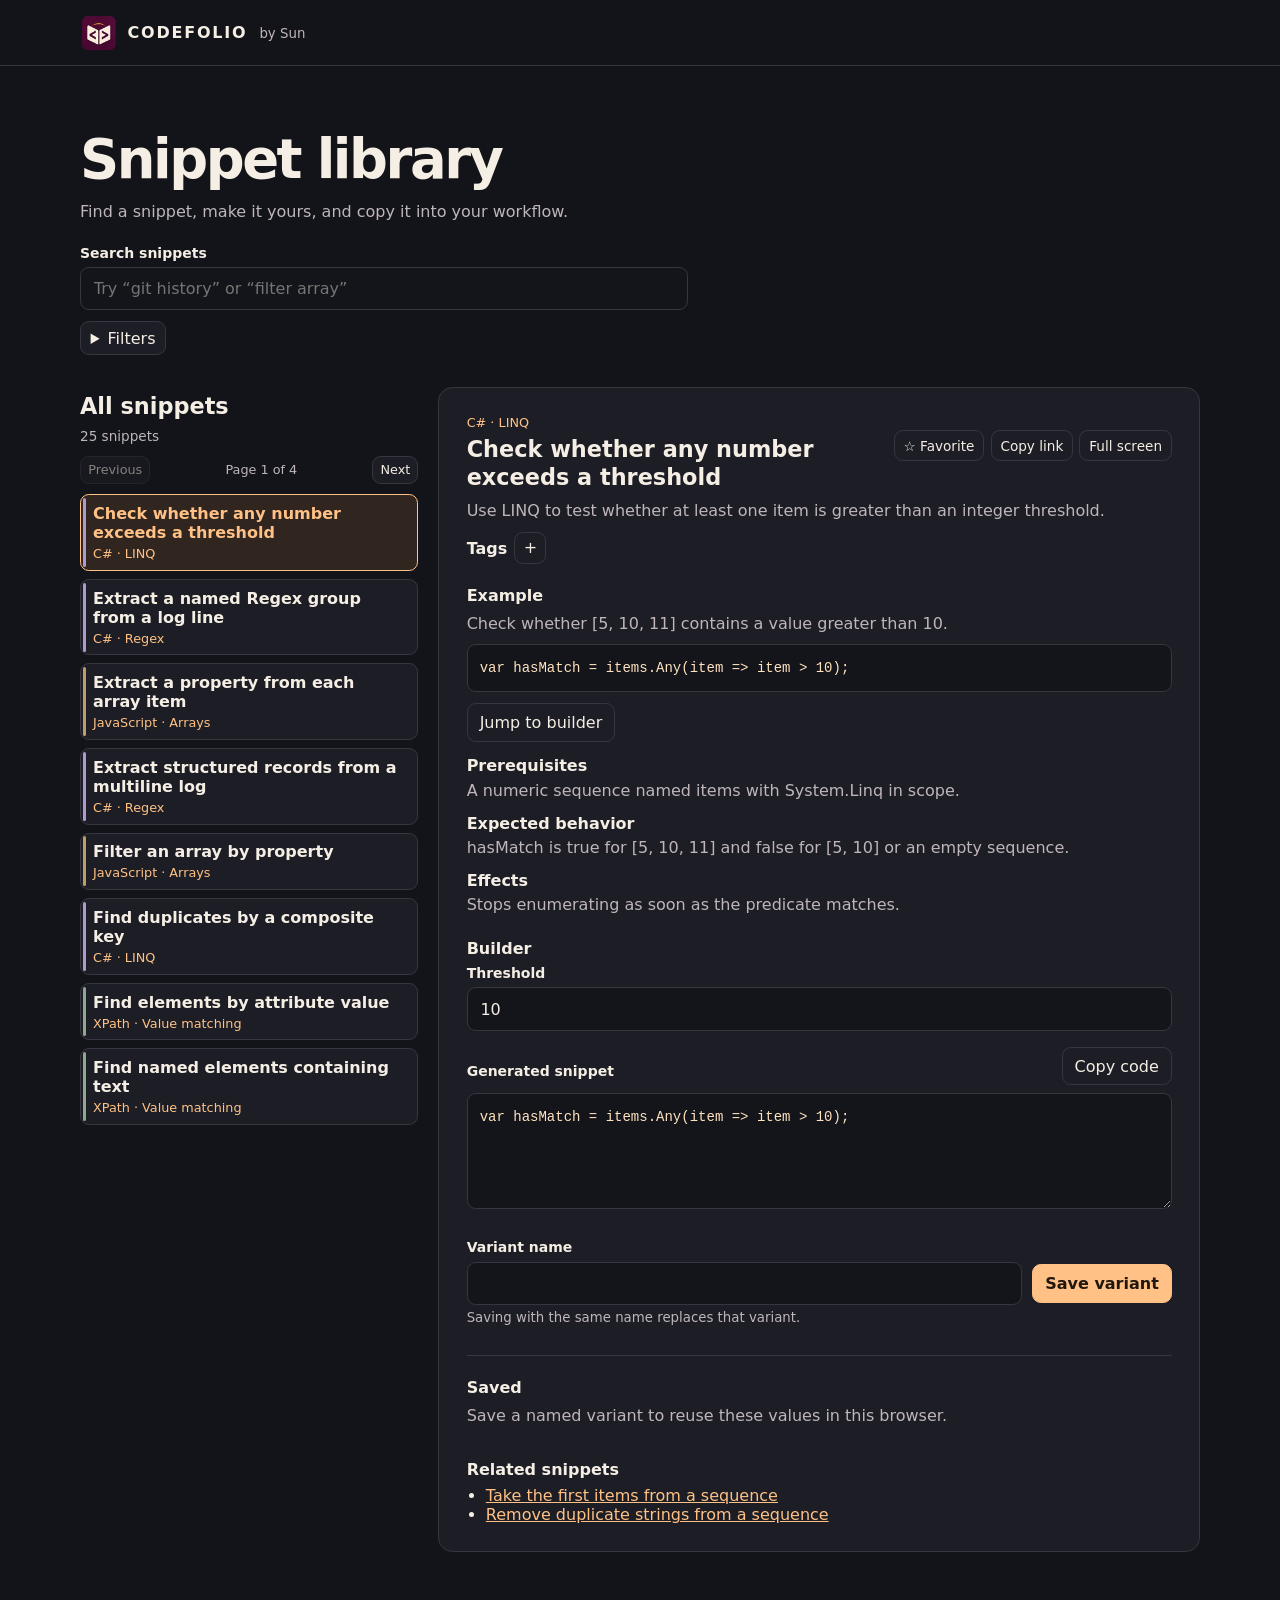
==== index.html @ 3b89287e "feat(regex): add the reference library and Try It" ====
<!doctype html>
<html lang="en">
<head>
  <meta charset="utf-8">
  <meta name="viewport" content="width=device-width, initial-scale=1">
  <meta name="description" content="Find, customize, and reuse developer snippets in CodeFolio by Sun.">
  <meta name="color-scheme" content="dark">
  <title>CodeFolio by Sun</title>
  <link rel="icon" href="./branding/assets/icons/icon-32.png">
  <link rel="stylesheet" href="./app/styles.css?v=regex-reference-1">
  <script type="module">
    const status = document.getElementById('workspace-status');
    import('./app/workspace.mjs?v=linq-m8-1').then(
      () => { status.hidden = true; },
      (error) => {
        status.textContent = 'The snippet catalog couldn’t load. Reload the page to try again.';
        console.error(error);
      },
    );
  </script>
</head>
<body>
  <header class="site-header">
    <div class="container brand">
      <img src="./branding/assets/icons/icon-64.png" width="38" height="38" alt="">
      <span>CODEFOLIO <small>by Sun</small></span>
    </div>
    <nav class="container site-nav" id="site-nav" aria-label="CodeFolio" hidden>
      <a href="./" aria-current="page">Snippets</a>
      <a href="./regex/">Regex</a>
    </nav>
  </header>
  <main id="workspace" class="container">
    <section class="intro" aria-labelledby="page-title">
      <h1>Snippet library</h1>
      <p>Find a snippet, make it yours, and copy it into your workflow.</p>
      <label for="search">Search snippets</label>
      <input id="search" type="search" placeholder="Try “git history” or “filter array”" autocomplete="off">
      <details id="search-filters" class="search-filters">
        <summary>Filters</summary>
        <details id="catalog-disclosure" class="catalog-navigation">
          <summary>Catalogs</summary>
          <nav id="catalog-menu" aria-label="Snippet catalog"></nav>
        </details>
        <details id="tag-filter" class="tag-filter">
          <summary>Tags</summary>
          <div id="tag-filter-options" class="tag-filter-options" role="group" aria-label="Filter by tags"></div>
          <span id="no-tag-options" class="muted">No tags added yet.</span>
        </details>
        <div class="filter-options">
          <label><input id="filter-saved" type="checkbox"> Saved</label>
          <label><input id="filter-favorites" type="checkbox"> Favorites</label>
        </div>
      </details>
      <ul id="active-filters" class="active-filters" aria-label="Active filters" hidden></ul>
    </section>
    <div class="layout">
      <section aria-labelledby="browse-heading" class="browse">
        <h2 id="browse-heading" tabindex="-1">All snippets</h2>
        <p id="workspace-status" class="muted" role="status">Loading snippets…</p>
        <section id="variant-tools" aria-label="Personal backups" hidden>
          <div class="variant-transfer">
            <button type="button" id="export-variants" aria-label="Export personal backup">Export</button>
            <button type="button" id="import-variants" aria-label="Import personal backup">Import</button>
            <button type="button" id="share-variants">Share</button>
            <input type="file" id="variant-backup-file" accept=".json,application/json" hidden>
          </div>
          <p id="variant-transfer-status" class="muted" role="status"></p>
        </section>
        <p id="result-count" class="muted" role="status"></p>
        <nav id="pagination" class="pagination" aria-label="Result pages" hidden>
          <button type="button" id="previous-page" aria-label="Previous page">Previous</button>
          <span id="page-number" role="status"></span>
          <button type="button" id="next-page" aria-label="Next page">Next</button>
        </nav>
        <ul id="results" class="results"></ul>
        <p id="no-results" class="muted" hidden>Try a different search term.</p>
      </section>
      <section id="detail" class="panel" aria-labelledby="snippet-title" hidden>
        <button type="button" id="back-to-results">← Back to results</button>
        <p id="snippet-language" class="language"></p>
        <div class="detail-heading">
          <h2 id="snippet-title" tabindex="-1"></h2>
          <div class="snippet-actions">
            <button type="button" id="favorite" aria-pressed="false"><span aria-hidden="true">☆</span> Favorite</button>
            <button type="button" id="copy-link">Copy link</button>
            <button type="button" id="open-full-screen" aria-haspopup="dialog">Full screen</button>
          </div>
        </div>
        <p id="link-status" class="muted" role="status"></p>
        <div id="link-fallback" hidden>
          <label for="snippet-link">Snippet link</label>
          <input id="snippet-link" type="url" readonly>
        </div>
        <p id="favorite-status" class="favorite-feedback" role="status" hidden></p>
        <p id="snippet-description" class="muted"></p>
        <section aria-labelledby="tags-heading" class="snippet-tags">
          <div class="tag-heading">
            <h3 id="tags-heading">Tags</h3>
            <button type="button" id="toggle-tag-editor" aria-label="Add a tag" aria-controls="tag-editor" aria-expanded="false">+</button>
          </div>
          <ul id="snippet-tags" class="tag-list"></ul>
          <form id="tag-editor" class="tag-editor" hidden>
            <div>
              <label for="tag-name">Tag name</label>
              <input id="tag-name" autocomplete="off" required>
            </div>
            <button type="submit">Add tag</button>
          </form>
          <p id="tag-status" class="muted" role="status"></p>
        </section>
        <h3>Example</h3>
        <p id="example-context" class="muted"></p>
        <pre><code id="example"></code></pre>
        <button type="button" id="jump-to-builder">Jump to builder</button>
        <dl class="reference-details">
          <dt>Prerequisites</dt>
          <dd id="prerequisites"></dd>
          <dt>Expected behavior</dt>
          <dd id="expected"></dd>
          <dt>Effects</dt>
          <dd id="effects"></dd>
        </dl>
        <h3 id="builder-heading" tabindex="-1">Builder</h3>
        <form id="builder">
          <div id="fields" class="fields"></div>
          <div class="output-heading">
            <label for="output">Generated snippet</label>
            <button id="copy" type="button">Copy code</button>
          </div>
          <textarea id="output" readonly rows="4" spellcheck="false"></textarea>
          <p id="builder-status" class="status" role="status"></p>
          <div class="save-row">
            <div>
              <label for="variant-name">Variant name</label>
              <input id="variant-name" maxlength="80" required aria-describedby="variant-help"><small id="variant-help">Saving with the same name replaces that variant.</small>
            </div>
            <button id="save-variant" type="submit">Save variant</button>
          </div>
          <p id="variant-status" class="status" role="status"></p>
        </form>
        <section aria-labelledby="variants-heading" class="variants-section">
          <h3 id="variants-heading">Saved</h3>
          <p id="variants-empty" class="muted">Save a named variant to reuse these values in this browser.</p>
          <ul id="variants" class="variants"></ul>
        </section>
        <section aria-labelledby="related-heading" class="related-section">
          <h3 id="related-heading">Related snippets</h3>
          <ul id="related"></ul>
        </section>
      </section>
      <dialog id="snippet-full-screen" aria-labelledby="snippet-title">
        <header class="full-screen-toolbar">
          <form method="dialog" class="container">
            <button type="submit" autofocus>Exit full screen</button>
          </form>
        </header>
        <div id="full-screen-content" class="container"></div>
      </dialog>
      <p id="unknown-snippet" class="panel" hidden>This snippet could not be found. Choose one from the library.</p>
    </div>
    <noscript><p>Enable JavaScript to search snippets and use the builder.</p></noscript>
  </main>
</body>
</html>
---- app/styles.css ----
:root {
  font-family: system-ui, sans-serif;
  background: #131419;
  color: #f5eee4;
  --surface: #1d1e25;
  --field: #14151a;
  --border: #373640;
  --muted: #beb6ba;
  --accent: #ffc185;
  --selected: #31251f;
}
*, *::before, *::after { box-sizing: border-box; }
body { margin: 0; }
[hidden] { display: none !important; }
.container { width: min(1120px, calc(100% - 2rem)); margin-inline: auto; }
.site-header { border-bottom: 1px solid var(--border); }
.brand { display: flex; align-items: center; gap: .6rem; padding-block: .85rem; font-weight: 750; letter-spacing: .11em; }
.brand small { margin-left: .3rem; color: var(--muted); font-weight: 500; letter-spacing: normal; }
.intro { padding: clamp(2rem, 6vw, 4rem) 0 2rem; }
h1, h2, h3, p { margin: 0; }
h1 { font-size: clamp(2rem, 5vw, 3.4rem); letter-spacing: -.045em; line-height: 1.12; }
h2 { font-size: 1.4rem; line-height: 1.25; overflow-wrap: anywhere; }
h3 { font-size: 1rem; }
.intro p { color: var(--muted); margin: .65rem 0 1.5rem; }
label { display: block; font-size: .875rem; font-weight: 650; margin-bottom: .4rem; }
button, input, select, textarea { font: inherit; }
button { border: 1px solid var(--border); border-radius: .55rem; background: var(--surface); color: inherit; cursor: pointer; padding: .55rem .75rem; }
button:hover { border-color: var(--accent); }
button:disabled { opacity: .5; cursor: default; }
input, select, textarea { display: block; width: 100%; border: 1px solid var(--border); border-radius: .55rem; background: var(--field); padding: .7rem .8rem; color: inherit; }
#search { max-width: 38rem; }
:focus-visible { outline: 2px solid var(--accent); outline-offset: 3px; }
.layout { display: grid; grid-template-columns: minmax(13rem, 1fr) minmax(0, 2.25fr); gap: 1.25rem; align-items: start; padding-bottom: 3rem; }
#catalog-menu { display: grid; gap: .25rem; padding: .5rem; border: 1px solid var(--border); border-radius: .9rem; background: var(--surface); }
#catalog-menu details { min-width: 0; }
#catalog-menu summary { padding: .55rem .65rem; border-radius: .55rem; cursor: pointer; font-weight: 650; overflow-wrap: anywhere; }
#catalog-menu summary:hover, #catalog-menu .active-language > summary { color: var(--accent); }
.menu-items { display: grid; gap: .2rem; margin: 0 0 .2rem .7rem; padding-left: .25rem; border-left: 1px solid var(--border); }
#catalog-menu button { width: 100%; border-color: transparent; padding: .5rem .65rem; font-size: .9rem; text-align: left; overflow-wrap: anywhere; }
#catalog-menu button:hover { border-color: var(--accent); }
#catalog-menu button[aria-pressed="true"], .result[aria-current="page"] { background: var(--selected); border-color: var(--accent); color: var(--accent); }
.browse { min-width: 0; }
.browse h2 { margin: .3rem 0 .35rem; }
.muted { color: var(--muted); line-height: 1.5; overflow-wrap: anywhere; }
#result-count { font-size: .85rem; }
.results, .variants { list-style: none; padding: 0; margin: .65rem 0 0; display: grid; gap: .5rem; }
.result { position: relative; display: grid; gap: .25rem; width: 100%; padding: .55rem .75rem; border: 1px solid var(--border); border-radius: .55rem; color: inherit; background: var(--surface); font-weight: 650; text-decoration: none; overflow-wrap: anywhere; }
.result:hover { border-color: var(--accent); }
.result::before {
  content: "";
  position: absolute;
  inset-block: .18rem;
  inset-inline-start: .1rem;
  width: .22rem;
  border-radius: .2rem;
  background: var(--catalog-strip, var(--border));
  pointer-events: none;
}
.result[data-catalog="Git"] { --catalog-strip: #d18d80; }
.result[data-catalog="JavaScript"] { --catalog-strip: #bc9e67; }
.result[data-catalog="C#"] { --catalog-strip: #ad9bce; }
.result[data-catalog="XPath"] { --catalog-strip: #8da88f; }
.result-caption { display: flex; align-items: baseline; gap: .35rem; }
.result-star { flex: none; color: #f3c671; font-size: .85em; }
.result-meta, .language { color: var(--accent); font-size: .8rem; font-weight: 400; }
.panel { background: var(--surface); border: 1px solid var(--border); border-radius: .9rem; padding: clamp(1rem, 3vw, 1.7rem); min-width: 0; }
.panel h2 { margin: .3rem 0 .5rem; }
.panel h3 { margin: 1.35rem 0 .45rem; }
pre, textarea { margin: .5rem 0 0; min-width: 0; border: 1px solid var(--border); border-radius: .55rem; background: var(--field); color: #ffe2bf; font: .875rem/1.6 ui-monospace, monospace; padding: .75rem; }
pre { overflow: auto; }
textarea { resize: vertical; }
.fields { display: grid; grid-template-columns: repeat(auto-fit, minmax(min(100%, 12rem), 1fr)); gap: .75rem; }
.output-heading, .save-row, .variants li { display: flex; align-items: end; justify-content: space-between; gap: .65rem; }
.output-heading { margin-top: 1rem; }
.save-row { justify-content: start; flex-wrap: wrap; }
.save-row > div { flex: 1 1 12rem; }
.save-row button { background: var(--accent); color: #20170f; border-color: var(--accent); font-weight: 700; }
.status { color: var(--accent); font-size: .85rem; min-height: 1.4rem; margin: .25rem 0; }
.variants-section { border-top: 1px solid var(--border); }
.variants li { align-items: center; }
.variants li button:first-child { flex: 1; text-align: left; overflow-wrap: anywhere; min-width: 0; }
@media (max-width: 960px) {
  .layout { grid-template-columns: minmax(0, 1fr) minmax(0, 2fr); }
}
#back-to-results { display: none; }
@media (max-width: 720px) {
  .layout > #detail { display: none; }
  .mobile-detail > .intro, .mobile-detail .browse { display: none; }
  .mobile-detail .layout { padding-top: .75rem; }
  .mobile-detail .layout > #detail { display: block; }
  .mobile-detail .layout > #detail #back-to-results {
    position: sticky;
    top: .5rem;
    z-index: 1;
    display: inline-block;
    margin-bottom: .65rem;
  }
  .layout { grid-template-columns: minmax(0, 1fr); }
}
#variant-help { display: block; color: var(--muted); margin-top: .3rem; }
.save-row { align-items: start; }
.save-row > button { margin-top: 1.55rem; }

#no-results { margin-top: .65rem; }
.reference-details { margin: .9rem 0 0; }
.reference-details dt { font-weight: 650; }
.reference-details dd { color: var(--muted); margin: .2rem 0 .7rem; line-height: 1.5; }
.related-section a { color: var(--accent); }
.related-section ul { margin: .35rem 0 0; padding-left: 1.2rem; }

.toggle-field { display: flex; align-items: center; gap: .5rem; min-height: 2.5rem; }
.toggle-field label { margin: 0; }
.toggle-field input { order: -1; width: 1.1rem; height: 1.1rem; accent-color: var(--accent); }
[aria-invalid="true"] { border-color: var(--accent); }

.pagination { display: flex; align-items: center; justify-content: space-between; gap: .3rem; margin-top: .6rem; }
.pagination button { padding: .35rem .45rem; }
.pagination button, #page-number { font-size: .8rem; }
#page-number { color: var(--muted); }
.detail-heading { display: flex; flex-wrap: wrap; gap: .35rem .65rem; align-items: start; justify-content: space-between; }
.detail-heading h2 { flex: 1 1 14rem; }
.snippet-actions { display: flex; flex-wrap: wrap; gap: .4rem; }
.snippet-actions button { padding: .4rem .55rem; font-size: .85rem; }
#favorite[aria-pressed="true"] { color: var(--accent); border-color: var(--accent); background: var(--selected); }
.favorite-feedback { margin-bottom: .5rem; color: var(--accent); font-size: .85rem; }

body:has(#snippet-full-screen[open]) { overflow: hidden; }
#snippet-full-screen {
  inset: 0;
  width: 100%;
  height: 100%;
  height: 100dvh;
  max-width: none;
  max-height: none;
  margin: 0;
  padding: 0;
  border: 0;
  overflow: auto;
  background: #131419;
  color: inherit;
}
#snippet-full-screen .container { max-width: 56rem; }
.full-screen-toolbar {
  position: sticky;
  z-index: 1;
  top: 0;
  border-bottom: 1px solid var(--border);
  background: var(--surface);
}
.full-screen-toolbar form { display: flex; justify-content: end; padding-block: .65rem; }
#full-screen-content .panel { padding: 1.3rem 0 2.5rem; border: 0; background: transparent; }
#full-screen-content #open-full-screen { display: none; }

.variant-transfer { display: flex; flex-wrap: wrap; gap: .5rem; margin-top: .8rem; }
#variant-transfer-status:not(:empty) { margin-top: .45rem; font-size: .85rem; }
#variant-transfer-status a { color: var(--accent); }

#variant-tools { margin: .65rem 0; }
.saved-variant-links { list-style: none; display: grid; gap: .25rem; margin: .3rem 0 .25rem .7rem; padding: 0 0 0 .4rem; border-left: 1px solid var(--border); }
.saved-variant-links button { width: 100%; padding: .4rem .55rem; text-align: left; font-size: .85rem; overflow-wrap: anywhere; }

.search-filters { margin-top: .7rem; }
.search-filters summary { width: fit-content; padding: .4rem .6rem; border: 1px solid var(--border); border-radius: .55rem; cursor: pointer; background: var(--surface); }
.active-filters { display: flex; flex-wrap: wrap; gap: .35rem; list-style: none; padding: 0; margin: .55rem 0 0; }
.active-filters li { min-width: 0; }
.active-filters button { padding: .35rem .65rem; font-size: .85rem; color: var(--accent); overflow-wrap: anywhere; }
.catalog-navigation, .tag-filter { max-width: 38rem; margin-top: .5rem; }
#catalog-menu { margin-top: .35rem; }
.tag-filter-options:not(:empty) { display: grid; max-height: 14rem; overflow: auto; margin-top: .35rem; padding: .25rem .65rem; border: 1px solid var(--border); border-radius: .55rem; background: var(--surface); }
#no-tag-options { display: block; margin-top: .35rem; font-size: .85rem; }
.filter-options { display: flex; gap: .4rem 1rem; flex-wrap: wrap; margin-top: .4rem; }
.filter-options label, .tag-filter-options label { display: inline-flex; align-items: center; gap: .5rem; min-height: 2.75rem; margin: 0; cursor: pointer; }
.tag-filter-options label { overflow-wrap: anywhere; }
.filter-options input, .tag-filter-options input { flex: none; width: 1rem; height: 1rem; margin: 0; accent-color: var(--accent); }
.tag-heading { display: flex; align-items: center; gap: .45rem; margin-top: .55rem; }
.tag-heading h3 { margin: 0; }
#toggle-tag-editor { min-width: 2rem; min-height: 2rem; padding: 0; font-size: 1rem; line-height: 1; }
#toggle-tag-editor[aria-expanded="true"] { border-color: var(--accent); color: var(--accent); }
.tag-editor { display: flex; align-items: end; flex-wrap: wrap; gap: .5rem; }
.tag-editor > div { flex: 1 1 10rem; min-width: 0; }
.tag-editor button { flex-shrink: 0; }
.tag-list { display: flex; flex-wrap: wrap; gap: .35rem; list-style: none; padding: 0; margin: 0 0 .45rem; }
.tag-list:empty, #tag-status:empty { display: none; }
.tag-list li { display: flex; align-items: center; gap: .2rem; min-width: 0; max-width: 100%; padding-left: .6rem; border: 1px solid var(--border); border-radius: .5rem; }
.tag-list span { overflow-wrap: anywhere; }
.tag-list button { padding: .2rem .5rem; border: 0; background: transparent; }
#tag-status:not(:empty) { margin-top: .35rem; font-size: .85rem; }

#link-status:not(:empty), #link-fallback { margin-bottom: .5rem; font-size: .85rem; }
#jump-to-builder { margin-top: .7rem; }
#builder-heading { scroll-margin-top: 4rem; }

.multiline-field { grid-column: 1 / -1; }
.multiline-field textarea { margin-top: 0; }

.site-nav { display: flex; gap: 1rem; padding-bottom: .7rem; }
.site-nav a { display: inline-flex; align-items: center; min-height: 2.5rem; color: var(--muted); text-decoration: none; }
.site-nav a:hover, .site-nav a[aria-current="page"] { color: var(--accent); }
.site-nav a[aria-current="page"] { box-shadow: inset 0 -2px var(--accent); }
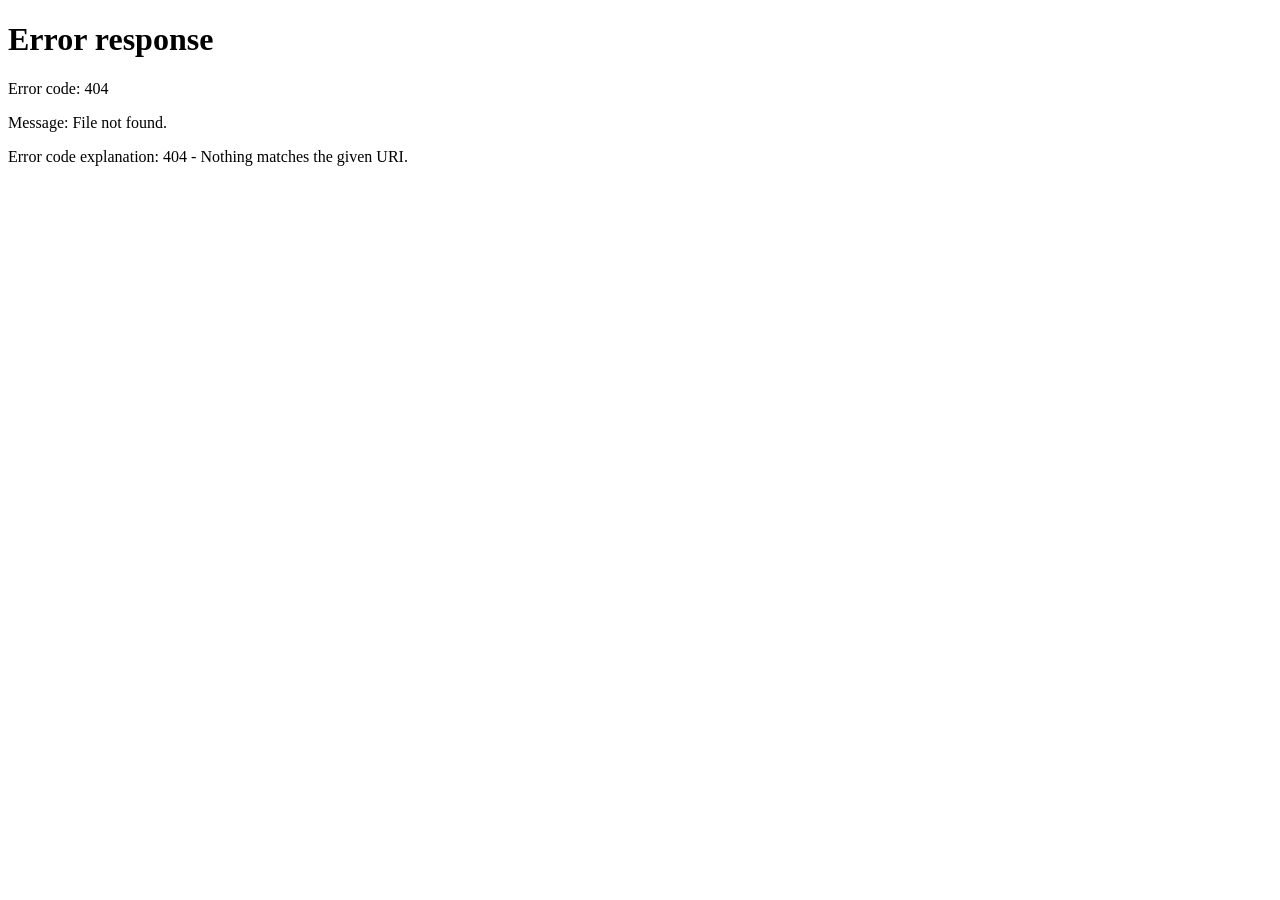
==== commit 287a56b7: "feat: make Regex the CodeFolio home page" ====
--- a/index.html
+++ b/index.html
@@ -3,163 +3,21 @@
 <head>
   <meta charset="utf-8">
   <meta name="viewport" content="width=device-width, initial-scale=1">
-  <meta name="description" content="Find, customize, and reuse developer snippets in CodeFolio by Sun.">
+  <meta name="description" content="Browse, test, and save regular expressions in CodeFolio by Sun.">
   <meta name="color-scheme" content="dark">
   <title>CodeFolio by Sun</title>
   <link rel="icon" href="./branding/assets/icons/icon-32.png">
-  <link rel="stylesheet" href="./app/styles.css?v=regex-reference-1">
+  <link rel="stylesheet" href="./shared/styles.css?v=standalone-regex-1">
   <script type="module">
-    const status = document.getElementById('workspace-status');
-    import('./app/workspace.mjs?v=linq-m8-1').then(
-      () => { status.hidden = true; },
-      (error) => {
-        status.textContent = 'The snippet catalog couldn’t load. Reload the page to try again.';
-        console.error(error);
-      },
-    );
+    import { destinationFor } from './redirect.mjs';
+    window.location.replace(destinationFor(window.location.href));
   </script>
 </head>
 <body>
-  <header class="site-header">
-    <div class="container brand">
-      <img src="./branding/assets/icons/icon-64.png" width="38" height="38" alt="">
-      <span>CODEFOLIO <small>by Sun</small></span>
-    </div>
-    <nav class="container site-nav" id="site-nav" aria-label="CodeFolio" hidden>
-      <a href="./" aria-current="page">Snippets</a>
-      <a href="./regex/">Regex</a>
-    </nav>
-  </header>
-  <main id="workspace" class="container">
-    <section class="intro" aria-labelledby="page-title">
-      <h1>Snippet library</h1>
-      <p>Find a snippet, make it yours, and copy it into your workflow.</p>
-      <label for="search">Search snippets</label>
-      <input id="search" type="search" placeholder="Try “git history” or “filter array”" autocomplete="off">
-      <details id="search-filters" class="search-filters">
-        <summary>Filters</summary>
-        <details id="catalog-disclosure" class="catalog-navigation">
-          <summary>Catalogs</summary>
-          <nav id="catalog-menu" aria-label="Snippet catalog"></nav>
-        </details>
-        <details id="tag-filter" class="tag-filter">
-          <summary>Tags</summary>
-          <div id="tag-filter-options" class="tag-filter-options" role="group" aria-label="Filter by tags"></div>
-          <span id="no-tag-options" class="muted">No tags added yet.</span>
-        </details>
-        <div class="filter-options">
-          <label><input id="filter-saved" type="checkbox"> Saved</label>
-          <label><input id="filter-favorites" type="checkbox"> Favorites</label>
-        </div>
-      </details>
-      <ul id="active-filters" class="active-filters" aria-label="Active filters" hidden></ul>
-    </section>
-    <div class="layout">
-      <section aria-labelledby="browse-heading" class="browse">
-        <h2 id="browse-heading" tabindex="-1">All snippets</h2>
-        <p id="workspace-status" class="muted" role="status">Loading snippets…</p>
-        <section id="variant-tools" aria-label="Personal backups" hidden>
-          <div class="variant-transfer">
-            <button type="button" id="export-variants" aria-label="Export personal backup">Export</button>
-            <button type="button" id="import-variants" aria-label="Import personal backup">Import</button>
-            <button type="button" id="share-variants">Share</button>
-            <input type="file" id="variant-backup-file" accept=".json,application/json" hidden>
-          </div>
-          <p id="variant-transfer-status" class="muted" role="status"></p>
-        </section>
-        <p id="result-count" class="muted" role="status"></p>
-        <nav id="pagination" class="pagination" aria-label="Result pages" hidden>
-          <button type="button" id="previous-page" aria-label="Previous page">Previous</button>
-          <span id="page-number" role="status"></span>
-          <button type="button" id="next-page" aria-label="Next page">Next</button>
-        </nav>
-        <ul id="results" class="results"></ul>
-        <p id="no-results" class="muted" hidden>Try a different search term.</p>
-      </section>
-      <section id="detail" class="panel" aria-labelledby="snippet-title" hidden>
-        <button type="button" id="back-to-results">← Back to results</button>
-        <p id="snippet-language" class="language"></p>
-        <div class="detail-heading">
-          <h2 id="snippet-title" tabindex="-1"></h2>
-          <div class="snippet-actions">
-            <button type="button" id="favorite" aria-pressed="false"><span aria-hidden="true">☆</span> Favorite</button>
-            <button type="button" id="copy-link">Copy link</button>
-            <button type="button" id="open-full-screen" aria-haspopup="dialog">Full screen</button>
-          </div>
-        </div>
-        <p id="link-status" class="muted" role="status"></p>
-        <div id="link-fallback" hidden>
-          <label for="snippet-link">Snippet link</label>
-          <input id="snippet-link" type="url" readonly>
-        </div>
-        <p id="favorite-status" class="favorite-feedback" role="status" hidden></p>
-        <p id="snippet-description" class="muted"></p>
-        <section aria-labelledby="tags-heading" class="snippet-tags">
-          <div class="tag-heading">
-            <h3 id="tags-heading">Tags</h3>
-            <button type="button" id="toggle-tag-editor" aria-label="Add a tag" aria-controls="tag-editor" aria-expanded="false">+</button>
-          </div>
-          <ul id="snippet-tags" class="tag-list"></ul>
-          <form id="tag-editor" class="tag-editor" hidden>
-            <div>
-              <label for="tag-name">Tag name</label>
-              <input id="tag-name" autocomplete="off" required>
-            </div>
-            <button type="submit">Add tag</button>
-          </form>
-          <p id="tag-status" class="muted" role="status"></p>
-        </section>
-        <h3>Example</h3>
-        <p id="example-context" class="muted"></p>
-        <pre><code id="example"></code></pre>
-        <button type="button" id="jump-to-builder">Jump to builder</button>
-        <dl class="reference-details">
-          <dt>Prerequisites</dt>
-          <dd id="prerequisites"></dd>
-          <dt>Expected behavior</dt>
-          <dd id="expected"></dd>
-          <dt>Effects</dt>
-          <dd id="effects"></dd>
-        </dl>
-        <h3 id="builder-heading" tabindex="-1">Builder</h3>
-        <form id="builder">
-          <div id="fields" class="fields"></div>
-          <div class="output-heading">
-            <label for="output">Generated snippet</label>
-            <button id="copy" type="button">Copy code</button>
-          </div>
-          <textarea id="output" readonly rows="4" spellcheck="false"></textarea>
-          <p id="builder-status" class="status" role="status"></p>
-          <div class="save-row">
-            <div>
-              <label for="variant-name">Variant name</label>
-              <input id="variant-name" maxlength="80" required aria-describedby="variant-help"><small id="variant-help">Saving with the same name replaces that variant.</small>
-            </div>
-            <button id="save-variant" type="submit">Save variant</button>
-          </div>
-          <p id="variant-status" class="status" role="status"></p>
-        </form>
-        <section aria-labelledby="variants-heading" class="variants-section">
-          <h3 id="variants-heading">Saved</h3>
-          <p id="variants-empty" class="muted">Save a named variant to reuse these values in this browser.</p>
-          <ul id="variants" class="variants"></ul>
-        </section>
-        <section aria-labelledby="related-heading" class="related-section">
-          <h3 id="related-heading">Related snippets</h3>
-          <ul id="related"></ul>
-        </section>
-      </section>
-      <dialog id="snippet-full-screen" aria-labelledby="snippet-title">
-        <header class="full-screen-toolbar">
-          <form method="dialog" class="container">
-            <button type="submit" autofocus>Exit full screen</button>
-          </form>
-        </header>
-        <div id="full-screen-content" class="container"></div>
-      </dialog>
-      <p id="unknown-snippet" class="panel" hidden>This snippet could not be found. Choose one from the library.</p>
-    </div>
-    <noscript><p>Enable JavaScript to search snippets and use the builder.</p></noscript>
+  <main class="container intro">
+    <h1>CodeFolio by Sun</h1>
+    <p><a href="./regex/">Open the Regex reference</a></p>
+    <p><a href="https://sunstriker2009.github.io/sun-playground/">Open the Snippets workspace in Playground</a></p>
   </main>
 </body>
 </html>
--- a/shared/styles.css
+++ b/shared/styles.css
@@ -0,0 +1,199 @@
+:root {
+  font-family: system-ui, sans-serif;
+  background: #131419;
+  color: #f5eee4;
+  --surface: #1d1e25;
+  --field: #14151a;
+  --border: #373640;
+  --muted: #beb6ba;
+  --accent: #ffc185;
+  --selected: #31251f;
+}
+*, *::before, *::after { box-sizing: border-box; }
+body { margin: 0; }
+[hidden] { display: none !important; }
+.container { width: min(1120px, calc(100% - 2rem)); margin-inline: auto; }
+.site-header { border-bottom: 1px solid var(--border); }
+.brand { display: flex; align-items: center; gap: .6rem; padding-block: .85rem; font-weight: 750; letter-spacing: .11em; }
+.brand small { margin-left: .3rem; color: var(--muted); font-weight: 500; letter-spacing: normal; }
+.intro { padding: clamp(2rem, 6vw, 4rem) 0 2rem; }
+h1, h2, h3, p { margin: 0; }
+h1 { font-size: clamp(2rem, 5vw, 3.4rem); letter-spacing: -.045em; line-height: 1.12; }
+h2 { font-size: 1.4rem; line-height: 1.25; overflow-wrap: anywhere; }
+h3 { font-size: 1rem; }
+.intro p { color: var(--muted); margin: .65rem 0 1.5rem; }
+label { display: block; font-size: .875rem; font-weight: 650; margin-bottom: .4rem; }
+button, input, select, textarea { font: inherit; }
+button { border: 1px solid var(--border); border-radius: .55rem; background: var(--surface); color: inherit; cursor: pointer; padding: .55rem .75rem; }
+button:hover { border-color: var(--accent); }
+button:disabled { opacity: .5; cursor: default; }
+input, select, textarea { display: block; width: 100%; border: 1px solid var(--border); border-radius: .55rem; background: var(--field); padding: .7rem .8rem; color: inherit; }
+#search { max-width: 38rem; }
+:focus-visible { outline: 2px solid var(--accent); outline-offset: 3px; }
+.layout { display: grid; grid-template-columns: minmax(13rem, 1fr) minmax(0, 2.25fr); gap: 1.25rem; align-items: start; padding-bottom: 3rem; }
+#catalog-menu { display: grid; gap: .25rem; padding: .5rem; border: 1px solid var(--border); border-radius: .9rem; background: var(--surface); }
+#catalog-menu details { min-width: 0; }
+#catalog-menu summary { padding: .55rem .65rem; border-radius: .55rem; cursor: pointer; font-weight: 650; overflow-wrap: anywhere; }
+#catalog-menu summary:hover, #catalog-menu .active-language > summary { color: var(--accent); }
+.menu-items { display: grid; gap: .2rem; margin: 0 0 .2rem .7rem; padding-left: .25rem; border-left: 1px solid var(--border); }
+#catalog-menu button { width: 100%; border-color: transparent; padding: .5rem .65rem; font-size: .9rem; text-align: left; overflow-wrap: anywhere; }
+#catalog-menu button:hover { border-color: var(--accent); }
+#catalog-menu button[aria-pressed="true"], .result[aria-current="page"] { background: var(--selected); border-color: var(--accent); color: var(--accent); }
+.browse { min-width: 0; }
+.browse h2 { margin: .3rem 0 .35rem; }
+.muted { color: var(--muted); line-height: 1.5; overflow-wrap: anywhere; }
+#result-count { font-size: .85rem; }
+.results, .variants { list-style: none; padding: 0; margin: .65rem 0 0; display: grid; gap: .5rem; }
+.result { position: relative; display: grid; gap: .25rem; width: 100%; padding: .55rem .75rem; border: 1px solid var(--border); border-radius: .55rem; color: inherit; background: var(--surface); font-weight: 650; text-decoration: none; overflow-wrap: anywhere; }
+.result:hover { border-color: var(--accent); }
+.result::before {
+  content: "";
+  position: absolute;
+  inset-block: .18rem;
+  inset-inline-start: .1rem;
+  width: .22rem;
+  border-radius: .2rem;
+  background: var(--catalog-strip, var(--border));
+  pointer-events: none;
+}
+.result[data-catalog="Git"] { --catalog-strip: #d18d80; }
+.result[data-catalog="JavaScript"] { --catalog-strip: #bc9e67; }
+.result[data-catalog="C#"] { --catalog-strip: #ad9bce; }
+.result[data-catalog="XPath"] { --catalog-strip: #8da88f; }
+.result-caption { display: flex; align-items: baseline; gap: .35rem; }
+.result-star { flex: none; color: #f3c671; font-size: .85em; }
+.result-meta, .language { color: var(--accent); font-size: .8rem; font-weight: 400; }
+.panel { background: var(--surface); border: 1px solid var(--border); border-radius: .9rem; padding: clamp(1rem, 3vw, 1.7rem); min-width: 0; }
+.panel h2 { margin: .3rem 0 .5rem; }
+.panel h3 { margin: 1.35rem 0 .45rem; }
+pre, textarea { margin: .5rem 0 0; min-width: 0; border: 1px solid var(--border); border-radius: .55rem; background: var(--field); color: #ffe2bf; font: .875rem/1.6 ui-monospace, monospace; padding: .75rem; }
+pre { overflow: auto; }
+textarea { resize: vertical; }
+.fields { display: grid; grid-template-columns: repeat(auto-fit, minmax(min(100%, 12rem), 1fr)); gap: .75rem; }
+.output-heading, .save-row, .variants li { display: flex; align-items: end; justify-content: space-between; gap: .65rem; }
+.output-heading { margin-top: 1rem; }
+.save-row { justify-content: start; flex-wrap: wrap; }
+.save-row > div { flex: 1 1 12rem; }
+.save-row button { background: var(--accent); color: #20170f; border-color: var(--accent); font-weight: 700; }
+.status { color: var(--accent); font-size: .85rem; min-height: 1.4rem; margin: .25rem 0; }
+.variants-section { border-top: 1px solid var(--border); }
+.variants li { align-items: center; }
+.variants li button:first-child { flex: 1; text-align: left; overflow-wrap: anywhere; min-width: 0; }
+@media (max-width: 960px) {
+  .layout { grid-template-columns: minmax(0, 1fr) minmax(0, 2fr); }
+}
+#back-to-results { display: none; }
+@media (max-width: 720px) {
+  .layout > #detail { display: none; }
+  .mobile-detail > .intro, .mobile-detail .browse { display: none; }
+  .mobile-detail .layout { padding-top: .75rem; }
+  .mobile-detail .layout > #detail { display: block; }
+  .mobile-detail .layout > #detail #back-to-results {
+    position: sticky;
+    top: .5rem;
+    z-index: 1;
+    display: inline-block;
+    margin-bottom: .65rem;
+  }
+  .layout { grid-template-columns: minmax(0, 1fr); }
+}
+#variant-help { display: block; color: var(--muted); margin-top: .3rem; }
+.save-row { align-items: start; }
+.save-row > button { margin-top: 1.55rem; }
+
+#no-results { margin-top: .65rem; }
+.reference-details { margin: .9rem 0 0; }
+.reference-details dt { font-weight: 650; }
+.reference-details dd { color: var(--muted); margin: .2rem 0 .7rem; line-height: 1.5; }
+.related-section a { color: var(--accent); }
+.related-section ul { margin: .35rem 0 0; padding-left: 1.2rem; }
+
+.toggle-field { display: flex; align-items: center; gap: .5rem; min-height: 2.5rem; }
+.toggle-field label { margin: 0; }
+.toggle-field input { order: -1; width: 1.1rem; height: 1.1rem; accent-color: var(--accent); }
+[aria-invalid="true"] { border-color: var(--accent); }
+
+.pagination { display: flex; align-items: center; justify-content: space-between; gap: .3rem; margin-top: .6rem; }
+.pagination button { padding: .35rem .45rem; }
+.pagination button, #page-number { font-size: .8rem; }
+#page-number { color: var(--muted); }
+.detail-heading { display: flex; flex-wrap: wrap; gap: .35rem .65rem; align-items: start; justify-content: space-between; }
+.detail-heading h2 { flex: 1 1 14rem; }
+.snippet-actions { display: flex; flex-wrap: wrap; gap: .4rem; }
+.snippet-actions button { padding: .4rem .55rem; font-size: .85rem; }
+#favorite[aria-pressed="true"] { color: var(--accent); border-color: var(--accent); background: var(--selected); }
+.favorite-feedback { margin-bottom: .5rem; color: var(--accent); font-size: .85rem; }
+
+body:has(#snippet-full-screen[open]) { overflow: hidden; }
+#snippet-full-screen {
+  inset: 0;
+  width: 100%;
+  height: 100%;
+  height: 100dvh;
+  max-width: none;
+  max-height: none;
+  margin: 0;
+  padding: 0;
+  border: 0;
+  overflow: auto;
+  background: #131419;
+  color: inherit;
+}
+#snippet-full-screen .container { max-width: 56rem; }
+.full-screen-toolbar {
+  position: sticky;
+  z-index: 1;
+  top: 0;
+  border-bottom: 1px solid var(--border);
+  background: var(--surface);
+}
+.full-screen-toolbar form { display: flex; justify-content: end; padding-block: .65rem; }
+#full-screen-content .panel { padding: 1.3rem 0 2.5rem; border: 0; background: transparent; }
+#full-screen-content #open-full-screen { display: none; }
+
+.variant-transfer { display: flex; flex-wrap: wrap; gap: .5rem; margin-top: .8rem; }
+#variant-transfer-status:not(:empty) { margin-top: .45rem; font-size: .85rem; }
+#variant-transfer-status a { color: var(--accent); }
+
+#variant-tools { margin: .65rem 0; }
+.saved-variant-links { list-style: none; display: grid; gap: .25rem; margin: .3rem 0 .25rem .7rem; padding: 0 0 0 .4rem; border-left: 1px solid var(--border); }
+.saved-variant-links button { width: 100%; padding: .4rem .55rem; text-align: left; font-size: .85rem; overflow-wrap: anywhere; }
+
+.search-filters { margin-top: .7rem; }
+.search-filters summary { width: fit-content; padding: .4rem .6rem; border: 1px solid var(--border); border-radius: .55rem; cursor: pointer; background: var(--surface); }
+.active-filters { display: flex; flex-wrap: wrap; gap: .35rem; list-style: none; padding: 0; margin: .55rem 0 0; }
+.active-filters li { min-width: 0; }
+.active-filters button { padding: .35rem .65rem; font-size: .85rem; color: var(--accent); overflow-wrap: anywhere; }
+.catalog-navigation, .tag-filter { max-width: 38rem; margin-top: .5rem; }
+#catalog-menu { margin-top: .35rem; }
+.tag-filter-options:not(:empty) { display: grid; max-height: 14rem; overflow: auto; margin-top: .35rem; padding: .25rem .65rem; border: 1px solid var(--border); border-radius: .55rem; background: var(--surface); }
+#no-tag-options { display: block; margin-top: .35rem; font-size: .85rem; }
+.filter-options { display: flex; gap: .4rem 1rem; flex-wrap: wrap; margin-top: .4rem; }
+.filter-options label, .tag-filter-options label { display: inline-flex; align-items: center; gap: .5rem; min-height: 2.75rem; margin: 0; cursor: pointer; }
+.tag-filter-options label { overflow-wrap: anywhere; }
+.filter-options input, .tag-filter-options input { flex: none; width: 1rem; height: 1rem; margin: 0; accent-color: var(--accent); }
+.tag-heading { display: flex; align-items: center; gap: .45rem; margin-top: .55rem; }
+.tag-heading h3 { margin: 0; }
+#toggle-tag-editor { min-width: 2rem; min-height: 2rem; padding: 0; font-size: 1rem; line-height: 1; }
+#toggle-tag-editor[aria-expanded="true"] { border-color: var(--accent); color: var(--accent); }
+.tag-editor { display: flex; align-items: end; flex-wrap: wrap; gap: .5rem; }
+.tag-editor > div { flex: 1 1 10rem; min-width: 0; }
+.tag-editor button { flex-shrink: 0; }
+.tag-list { display: flex; flex-wrap: wrap; gap: .35rem; list-style: none; padding: 0; margin: 0 0 .45rem; }
+.tag-list:empty, #tag-status:empty { display: none; }
+.tag-list li { display: flex; align-items: center; gap: .2rem; min-width: 0; max-width: 100%; padding-left: .6rem; border: 1px solid var(--border); border-radius: .5rem; }
+.tag-list span { overflow-wrap: anywhere; }
+.tag-list button { padding: .2rem .5rem; border: 0; background: transparent; }
+#tag-status:not(:empty) { margin-top: .35rem; font-size: .85rem; }
+
+#link-status:not(:empty), #link-fallback { margin-bottom: .5rem; font-size: .85rem; }
+#jump-to-builder { margin-top: .7rem; }
+#builder-heading { scroll-margin-top: 4rem; }
+
+.multiline-field { grid-column: 1 / -1; }
+.multiline-field textarea { margin-top: 0; }
+
+.site-nav { display: flex; gap: 1rem; padding-bottom: .7rem; }
+.site-nav a { display: inline-flex; align-items: center; min-height: 2.5rem; color: var(--muted); text-decoration: none; }
+.site-nav a:hover, .site-nav a[aria-current="page"] { color: var(--accent); }
+.site-nav a[aria-current="page"] { box-shadow: inset 0 -2px var(--accent); }
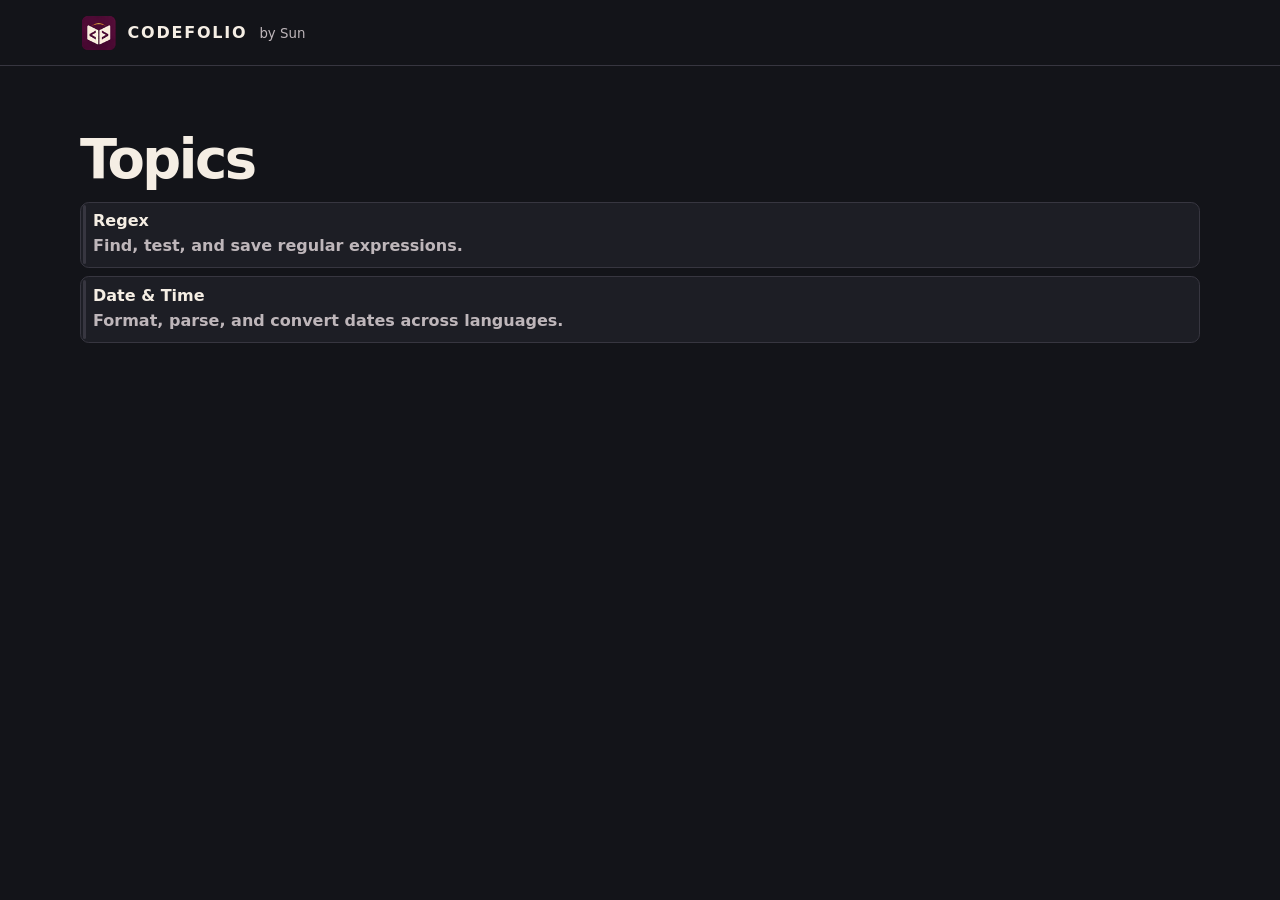
==== commit d91f3724: "feat: add Date & Time and the Topics index" ====
--- a/index.html
+++ b/index.html
@@ -3,21 +3,30 @@
 <head>
   <meta charset="utf-8">
   <meta name="viewport" content="width=device-width, initial-scale=1">
-  <meta name="description" content="Browse, test, and save regular expressions in CodeFolio by Sun.">
+  <meta name="description" content="Run practical Regex and Date & Time examples across languages in CodeFolio by Sun.">
   <meta name="color-scheme" content="dark">
   <title>CodeFolio by Sun</title>
   <link rel="icon" href="./branding/assets/icons/icon-32.png">
-  <link rel="stylesheet" href="./shared/styles.css?v=standalone-regex-1">
+  <link rel="stylesheet" href="./shared/styles.css?v=topics-1">
   <script type="module">
-    import { destinationFor } from './redirect.mjs';
-    window.location.replace(destinationFor(window.location.href));
+    import { destinationFor } from './redirect.mjs?v=topics-1';
+    const destination = destinationFor(window.location.href);
+    if (destination) window.location.replace(destination);
   </script>
 </head>
 <body>
+  <header class="site-header">
+    <div class="container brand">
+      <img src="./branding/assets/icons/icon-64.png" width="38" height="38" alt="">
+      <span>CODEFOLIO <small>by Sun</small></span>
+    </div>
+  </header>
   <main class="container intro">
-    <h1>CodeFolio by Sun</h1>
-    <p><a href="./regex/">Open the Regex reference</a></p>
-    <p><a href="https://sunstriker2009.github.io/sun-playground/">Open the Snippets workspace in Playground</a></p>
+    <h1>Topics</h1>
+    <ul class="results">
+      <li><a class="result" href="./regex/">Regex <span class="muted">Find, test, and save regular expressions.</span></a></li>
+      <li><a class="result" href="./date-time/">Date &amp; Time <span class="muted">Format, parse, and convert dates across languages.</span></a></li>
+    </ul>
   </main>
 </body>
 </html>
--- a/shared/styles.css
+++ b/shared/styles.css
@@ -16,6 +16,7 @@
 .site-header { border-bottom: 1px solid var(--border); }
 .brand { display: flex; align-items: center; gap: .6rem; padding-block: .85rem; font-weight: 750; letter-spacing: .11em; }
 .brand small { margin-left: .3rem; color: var(--muted); font-weight: 500; letter-spacing: normal; }
+.topics-link { margin-inline-start: auto; color: var(--accent); font-size: .875rem; font-weight: 650; letter-spacing: normal; }
 .intro { padding: clamp(2rem, 6vw, 4rem) 0 2rem; }
 h1, h2, h3, p { margin: 0; }
 h1 { font-size: clamp(2rem, 5vw, 3.4rem); letter-spacing: -.045em; line-height: 1.12; }
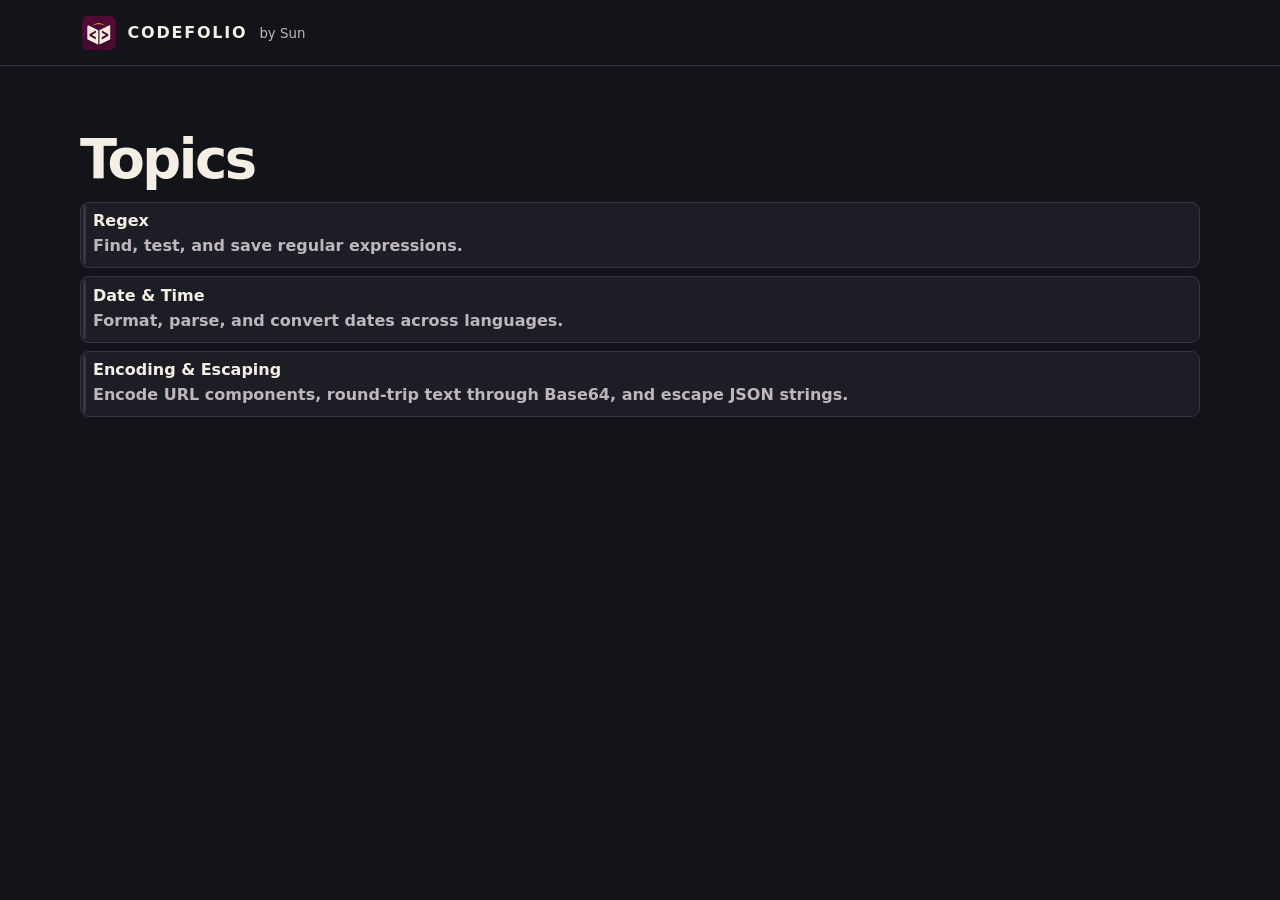
==== commit 763e2f66: "feat: add Encoding & Escaping recipes" ====
--- a/index.html
+++ b/index.html
@@ -3,7 +3,7 @@
 <head>
   <meta charset="utf-8">
   <meta name="viewport" content="width=device-width, initial-scale=1">
-  <meta name="description" content="Run practical Regex and Date & Time examples across languages in CodeFolio by Sun.">
+  <meta name="description" content="Run practical Regex, Date & Time, and Encoding & Escaping examples across languages in CodeFolio by Sun.">
   <meta name="color-scheme" content="dark">
   <title>CodeFolio by Sun</title>
   <link rel="icon" href="./branding/assets/icons/icon-32.png">
@@ -26,6 +26,7 @@
     <ul class="results">
       <li><a class="result" href="./regex/">Regex <span class="muted">Find, test, and save regular expressions.</span></a></li>
       <li><a class="result" href="./date-time/">Date &amp; Time <span class="muted">Format, parse, and convert dates across languages.</span></a></li>
+      <li><a class="result" href="./encoding/">Encoding &amp; Escaping <span class="muted">Encode URL components, round-trip text through Base64, and escape JSON strings.</span></a></li>
     </ul>
   </main>
 </body>
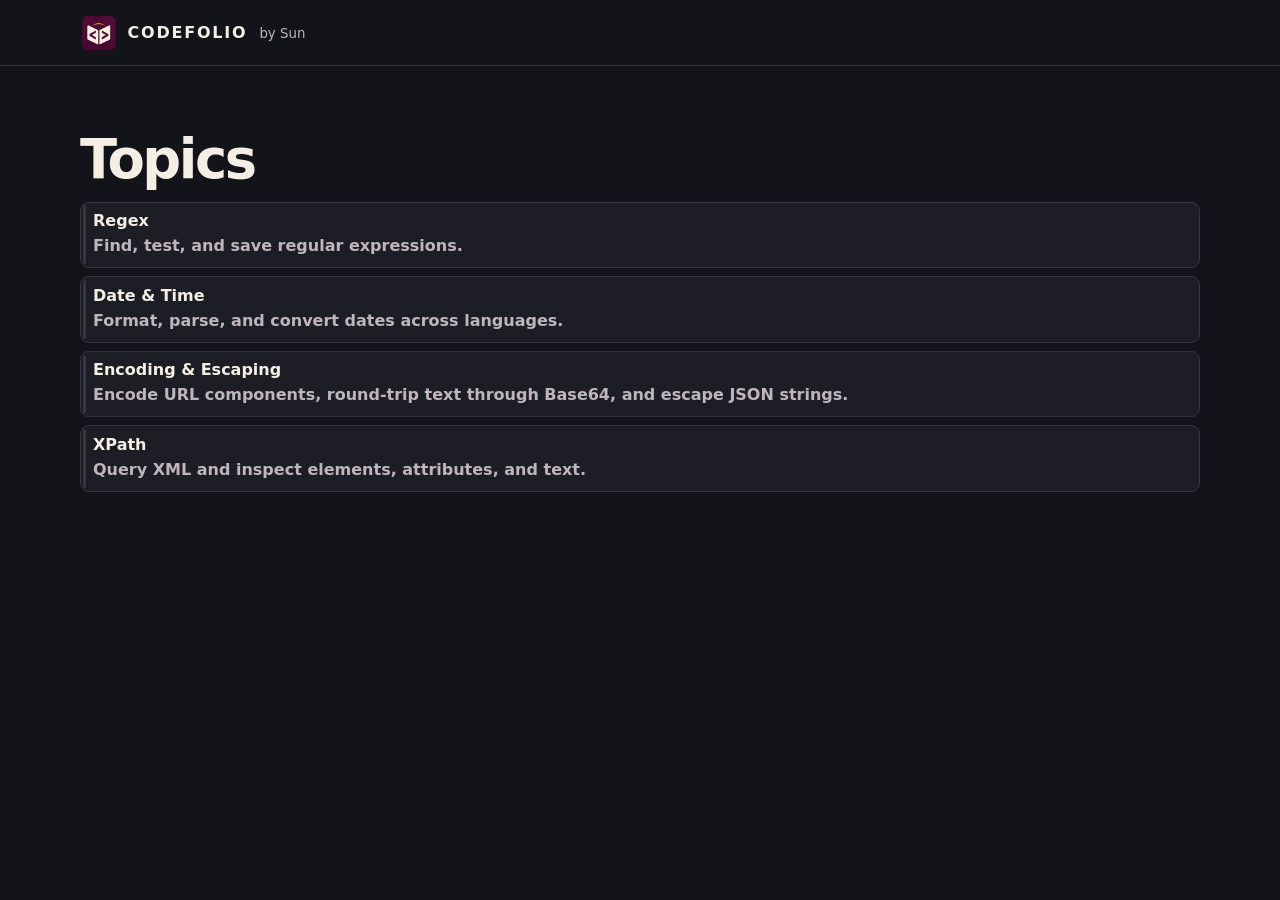
==== commit d8e8b4cc: "feat: add the XPath topic" ====
--- a/index.html
+++ b/index.html
@@ -3,11 +3,11 @@
 <head>
   <meta charset="utf-8">
   <meta name="viewport" content="width=device-width, initial-scale=1">
-  <meta name="description" content="Run practical Regex, Date & Time, and Encoding & Escaping examples across languages in CodeFolio by Sun.">
+  <meta name="description" content="Run practical Regex, Date & Time, Encoding & Escaping, and XPath examples across languages in CodeFolio by Sun.">
   <meta name="color-scheme" content="dark">
   <title>CodeFolio by Sun</title>
   <link rel="icon" href="./branding/assets/icons/icon-32.png">
-  <link rel="stylesheet" href="./shared/styles.css?v=topics-1">
+  <link rel="stylesheet" href="./shared/styles.css?v=topic-controls-1">
   <script type="module">
     import { destinationFor } from './redirect.mjs?v=topics-1';
     const destination = destinationFor(window.location.href);
@@ -27,6 +27,7 @@
       <li><a class="result" href="./regex/">Regex <span class="muted">Find, test, and save regular expressions.</span></a></li>
       <li><a class="result" href="./date-time/">Date &amp; Time <span class="muted">Format, parse, and convert dates across languages.</span></a></li>
       <li><a class="result" href="./encoding/">Encoding &amp; Escaping <span class="muted">Encode URL components, round-trip text through Base64, and escape JSON strings.</span></a></li>
+      <li><a class="result" href="./xpath/">XPath <span class="muted">Query XML and inspect elements, attributes, and text.</span></a></li>
     </ul>
   </main>
 </body>
--- a/shared/styles.css
+++ b/shared/styles.css
@@ -28,6 +28,9 @@
 button { border: 1px solid var(--border); border-radius: .55rem; background: var(--surface); color: inherit; cursor: pointer; padding: .55rem .75rem; }
 button:hover { border-color: var(--accent); }
 button:disabled { opacity: .5; cursor: default; }
+.try-it-actions { display: flex; align-items: center; gap: .4rem; margin-top: .5rem; }
+.try-it-actions select { width: auto; min-width: 0; max-width: 100%; padding: .45rem .55rem; font-size: .875rem; }
+.try-it-actions button[type="submit"] { margin-inline-start: auto; }
 input, select, textarea { display: block; width: 100%; border: 1px solid var(--border); border-radius: .55rem; background: var(--field); padding: .7rem .8rem; color: inherit; }
 #search { max-width: 38rem; }
 :focus-visible { outline: 2px solid var(--accent); outline-offset: 3px; }
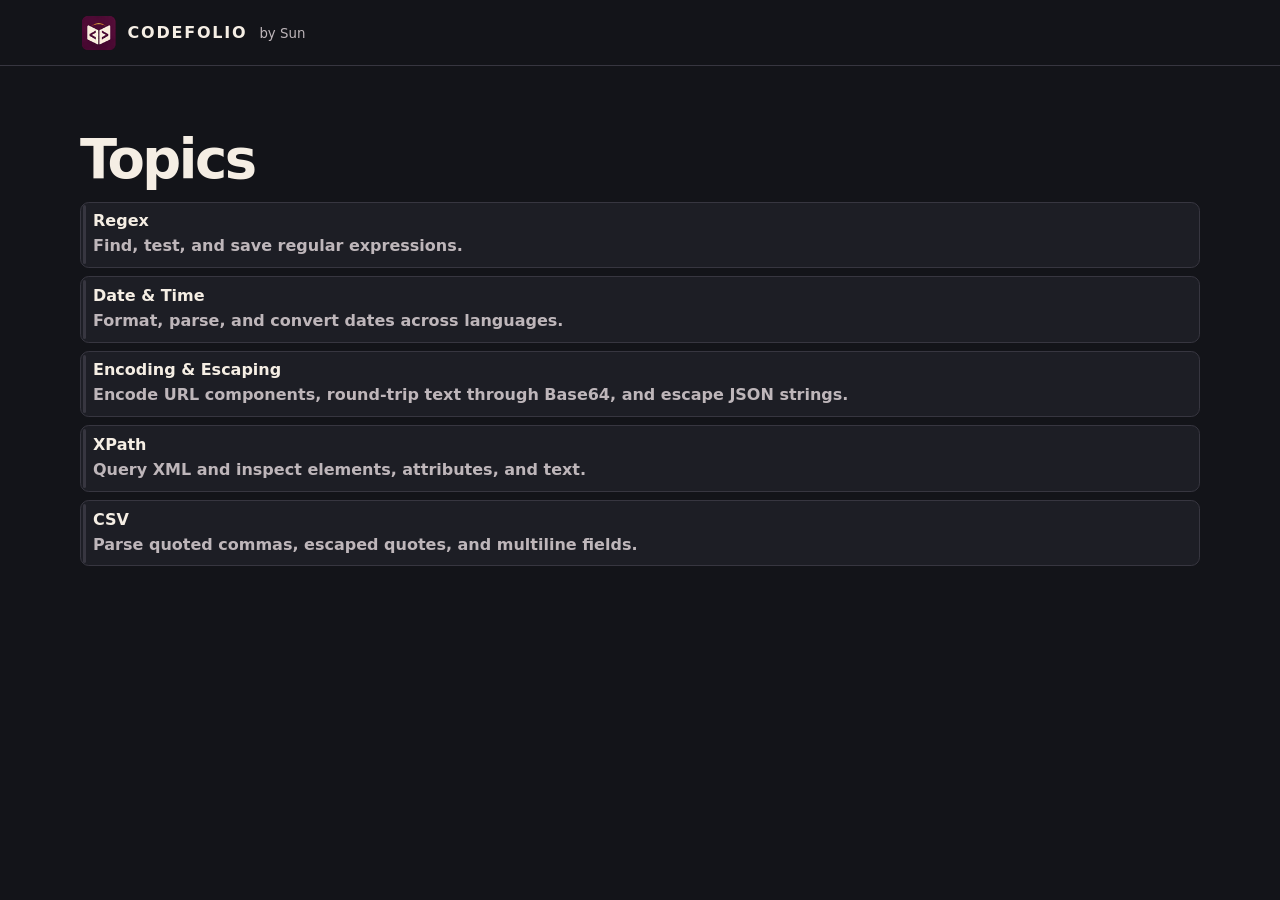
==== commit 0d05cc83: "feat: add the CSV topic" ====
--- a/index.html
+++ b/index.html
@@ -3,7 +3,7 @@
 <head>
   <meta charset="utf-8">
   <meta name="viewport" content="width=device-width, initial-scale=1">
-  <meta name="description" content="Run practical Regex, Date & Time, Encoding & Escaping, and XPath examples across languages in CodeFolio by Sun.">
+  <meta name="description" content="Run practical Regex, Date & Time, Encoding & Escaping, XPath, and CSV examples across languages in CodeFolio by Sun.">
   <meta name="color-scheme" content="dark">
   <title>CodeFolio by Sun</title>
   <link rel="icon" href="./branding/assets/icons/icon-32.png">
@@ -28,6 +28,7 @@
       <li><a class="result" href="./date-time/">Date &amp; Time <span class="muted">Format, parse, and convert dates across languages.</span></a></li>
       <li><a class="result" href="./encoding/">Encoding &amp; Escaping <span class="muted">Encode URL components, round-trip text through Base64, and escape JSON strings.</span></a></li>
       <li><a class="result" href="./xpath/">XPath <span class="muted">Query XML and inspect elements, attributes, and text.</span></a></li>
+      <li><a class="result" href="./csv/">CSV <span class="muted">Parse quoted commas, escaped quotes, and multiline fields.</span></a></li>
     </ul>
   </main>
 </body>
